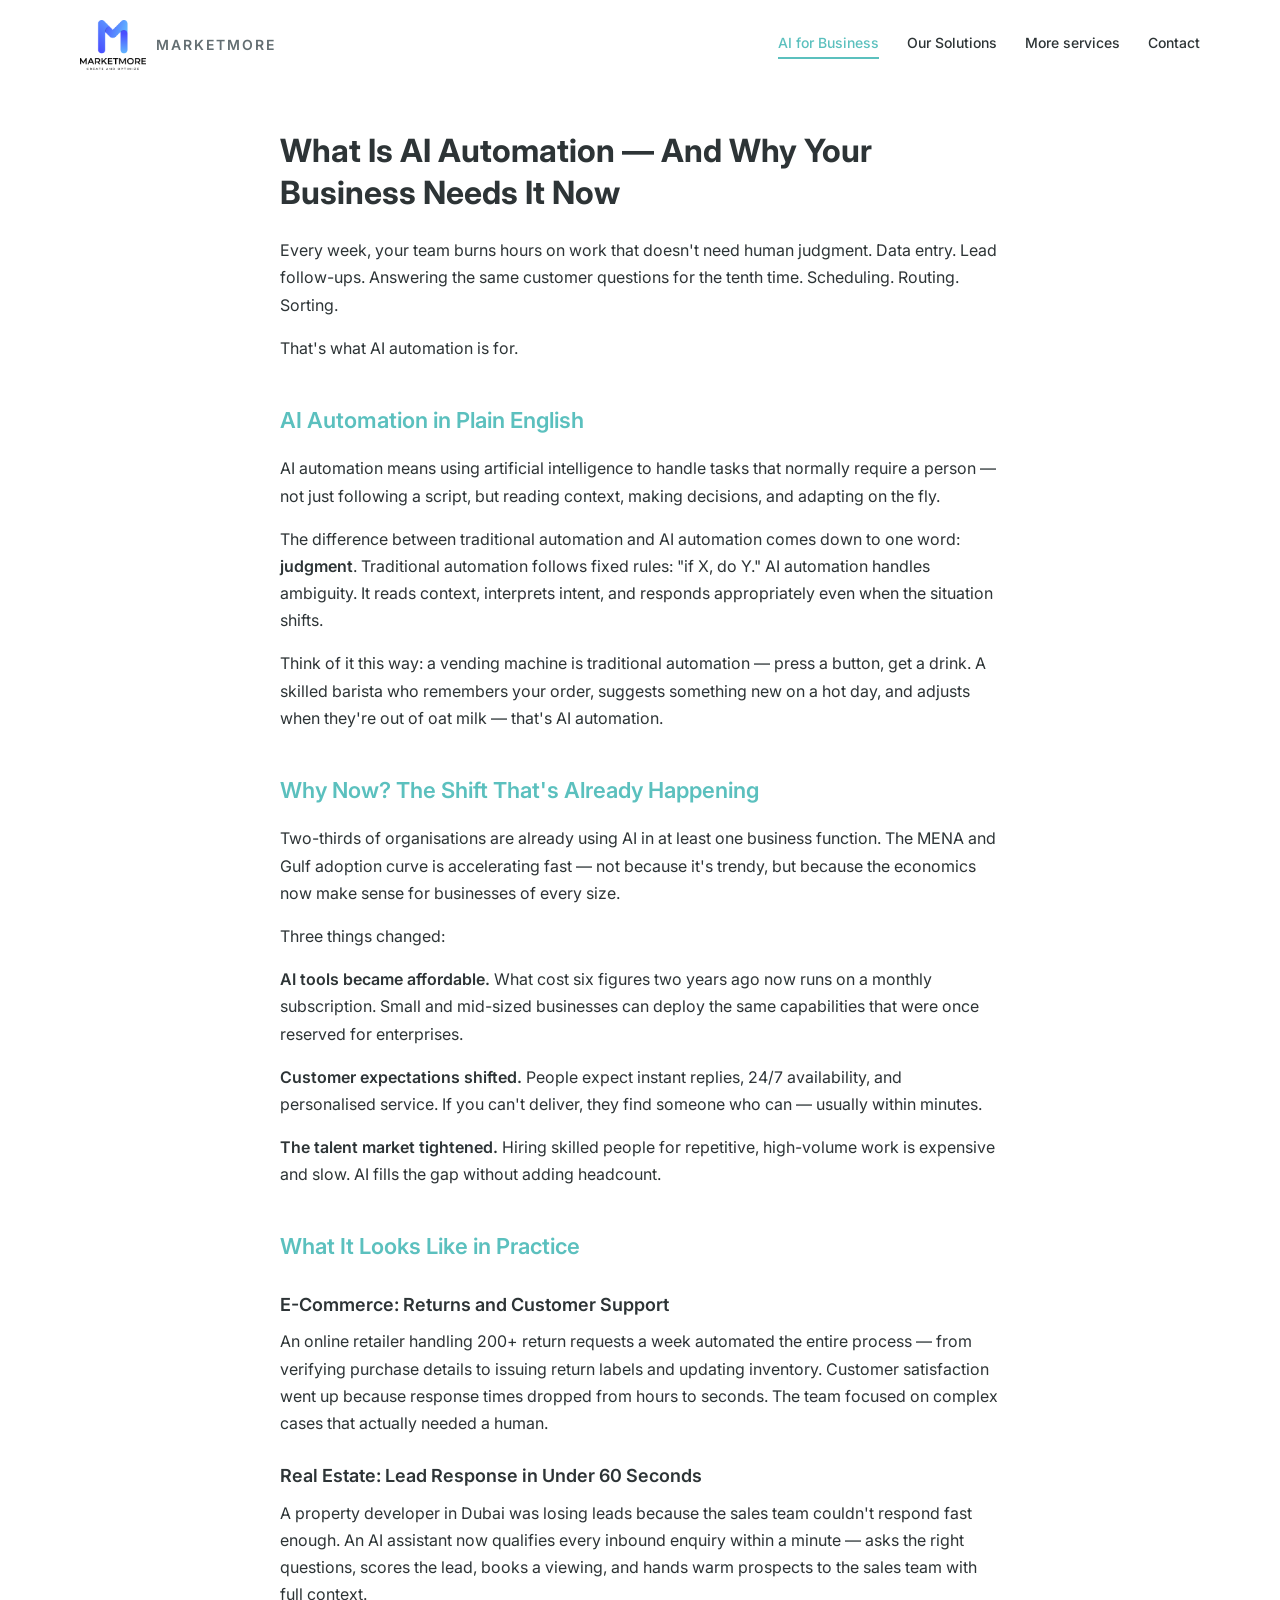
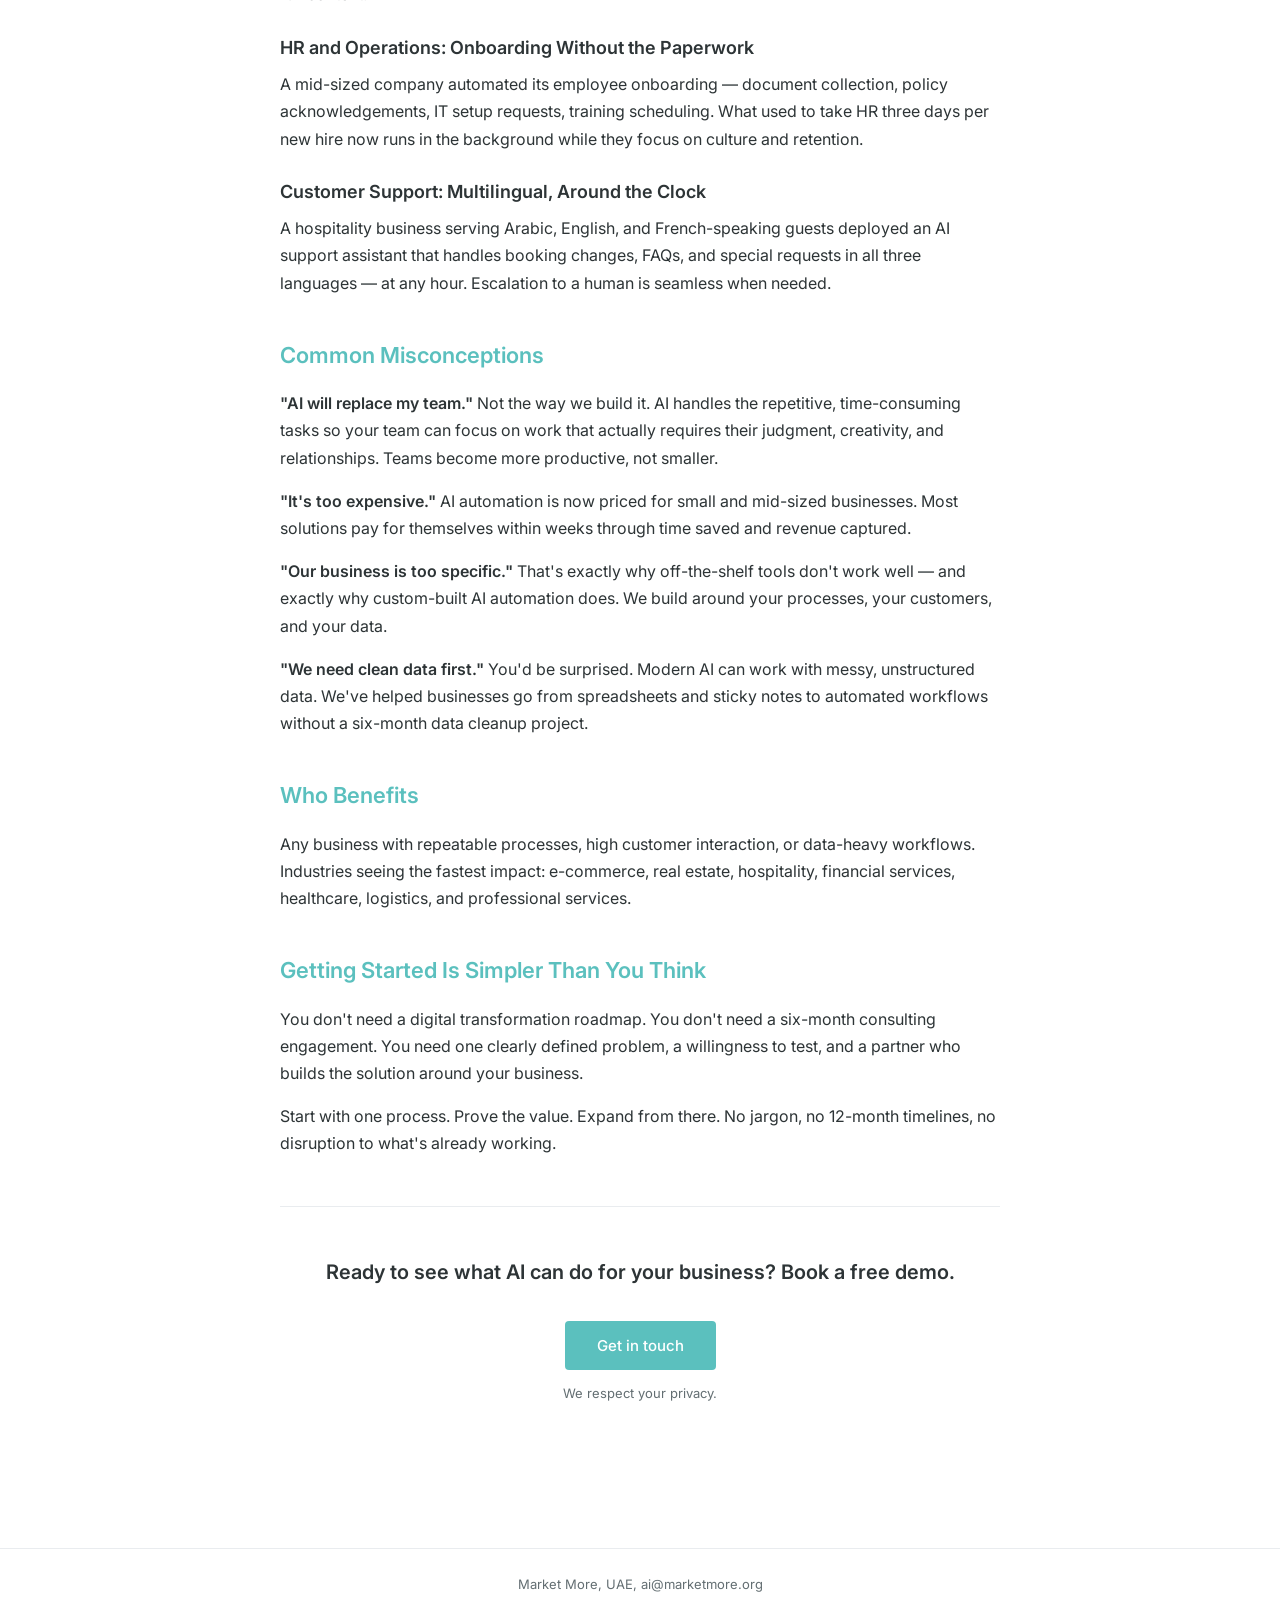
==== index.html @ 927da98e "feat(MAR-401): add SEO metadata, OG tags, Twitter Cards, JSON-LD, sitemap, robots, manifest" ====
<!DOCTYPE html>
<html lang="en">
<head>
  <meta charset="UTF-8">
  <meta name="viewport" content="width=device-width, initial-scale=1.0">
  <title>AI Chatbots &amp; Virtual Assistants | Marketmore</title>
  <meta name="description" content="Marketmore builds AI chatbots and virtual assistants that automate sales, customer support, and business workflows. Serving real estate, e-commerce, call centers, HR, and finance across the UAE.">
  <link rel="canonical" href="https://marketmore.org/">

  <!-- Open Graph -->
  <meta property="og:type" content="website">
  <meta property="og:title" content="AI Chatbots &amp; Virtual Assistants | Marketmore">
  <meta property="og:description" content="Marketmore builds AI chatbots and virtual assistants that automate sales, customer support, and business workflows. Serving real estate, e-commerce, call centers, HR, and finance across the UAE.">
  <meta property="og:url" content="https://marketmore.org/">
  <meta property="og:image" content="https://marketmore.org/images/logo.png">
  <meta property="og:site_name" content="Market More FZCO">

  <!-- Twitter Card -->
  <meta name="twitter:card" content="summary_large_image">
  <meta name="twitter:title" content="AI Chatbots &amp; Virtual Assistants | Marketmore">
  <meta name="twitter:description" content="Marketmore builds AI chatbots and virtual assistants that automate sales, customer support, and business workflows.">
  <meta name="twitter:image" content="https://marketmore.org/images/logo.png">

  <!-- Schema.org JSON-LD -->
  <script type="application/ld+json">
  {
    "@context": "https://schema.org",
    "@graph": [
      {
        "@type": "Organization",
        "name": "Market More FZCO",
        "url": "https://marketmore.org",
        "logo": "https://marketmore.org/images/logo.png",
        "description": "Market More FZCO builds AI chatbots, automation, and business consulting solutions for companies across the UAE, MENA, and Europe.",
        "contactPoint": {
          "@type": "ContactPoint",
          "email": "ai@marketmore.org",
          "contactType": "customer service",
          "areaServed": ["AE", "SA", "MENA", "EU"]
        }
      },
      {
        "@type": "WebSite",
        "name": "Market More FZCO",
        "url": "https://marketmore.org"
      }
    ]
  }
  </script>

  <!-- Favicon & Manifest -->
  <link rel="icon" type="image/png" href="images/logo.png">
  <link rel="manifest" href="site.webmanifest">

  <link rel="preconnect" href="https://fonts.googleapis.com">
  <link href="https://fonts.googleapis.com/css2?family=Inter:wght@400;500;600;700&display=swap" rel="stylesheet">
  <link rel="stylesheet" href="style.css">
</head>
<body>

<header>
  <a href="index.html" class="logo">
    <img src="images/logo.png" alt="Marketmore.org">
    <span class="logo-text">Marketmore</span>
  </a>
  <nav>
    <a href="index.html" class="active">AI for Business</a>
    <a href="our-solutions.html">Our Solutions</a>
    <a href="more-services.html">More services</a>
    <a href="contact.html">Contact</a>
  </nav>
</header>

<main>

<h1>What Is AI Automation — And Why Your Business Needs It Now</h1>

<p>Every week, your team burns hours on work that doesn't need human judgment. Data entry. Lead follow-ups. Answering the same customer questions for the tenth time. Scheduling. Routing. Sorting.</p>

<p>That's what AI automation is for.</p>

<h2>AI Automation in Plain English</h2>

<p>AI automation means using artificial intelligence to handle tasks that normally require a person — not just following a script, but reading context, making decisions, and adapting on the fly.</p>

<p>The difference between traditional automation and AI automation comes down to one word: <strong>judgment</strong>. Traditional automation follows fixed rules: "if X, do Y." AI automation handles ambiguity. It reads context, interprets intent, and responds appropriately even when the situation shifts.</p>

<p>Think of it this way: a vending machine is traditional automation — press a button, get a drink. A skilled barista who remembers your order, suggests something new on a hot day, and adjusts when they're out of oat milk — that's AI automation.</p>

<h2>Why Now? The Shift That's Already Happening</h2>

<p>Two-thirds of organisations are already using AI in at least one business function. The MENA and Gulf adoption curve is accelerating fast — not because it's trendy, but because the economics now make sense for businesses of every size.</p>

<p>Three things changed:</p>

<p><strong>AI tools became affordable.</strong> What cost six figures two years ago now runs on a monthly subscription. Small and mid-sized businesses can deploy the same capabilities that were once reserved for enterprises.</p>

<p><strong>Customer expectations shifted.</strong> People expect instant replies, 24/7 availability, and personalised service. If you can't deliver, they find someone who can — usually within minutes.</p>

<p><strong>The talent market tightened.</strong> Hiring skilled people for repetitive, high-volume work is expensive and slow. AI fills the gap without adding headcount.</p>

<h2>What It Looks Like in Practice</h2>

<h3>E-Commerce: Returns and Customer Support</h3>
<p>An online retailer handling 200+ return requests a week automated the entire process — from verifying purchase details to issuing return labels and updating inventory. Customer satisfaction went up because response times dropped from hours to seconds. The team focused on complex cases that actually needed a human.</p>

<h3>Real Estate: Lead Response in Under 60 Seconds</h3>
<p>A property developer in Dubai was losing leads because the sales team couldn't respond fast enough. An AI assistant now qualifies every inbound enquiry within a minute — asks the right questions, scores the lead, books a viewing, and hands warm prospects to the sales team with full context.</p>

<h3>HR and Operations: Onboarding Without the Paperwork</h3>
<p>A mid-sized company automated its employee onboarding — document collection, policy acknowledgements, IT setup requests, training scheduling. What used to take HR three days per new hire now runs in the background while they focus on culture and retention.</p>

<h3>Customer Support: Multilingual, Around the Clock</h3>
<p>A hospitality business serving Arabic, English, and French-speaking guests deployed an AI support assistant that handles booking changes, FAQs, and special requests in all three languages — at any hour. Escalation to a human is seamless when needed.</p>

<h2>Common Misconceptions</h2>

<p><strong>"AI will replace my team."</strong> Not the way we build it. AI handles the repetitive, time-consuming tasks so your team can focus on work that actually requires their judgment, creativity, and relationships. Teams become more productive, not smaller.</p>

<p><strong>"It's too expensive."</strong> AI automation is now priced for small and mid-sized businesses. Most solutions pay for themselves within weeks through time saved and revenue captured.</p>

<p><strong>"Our business is too specific."</strong> That's exactly why off-the-shelf tools don't work well — and exactly why custom-built AI automation does. We build around your processes, your customers, and your data.</p>

<p><strong>"We need clean data first."</strong> You'd be surprised. Modern AI can work with messy, unstructured data. We've helped businesses go from spreadsheets and sticky notes to automated workflows without a six-month data cleanup project.</p>

<h2>Who Benefits</h2>

<p>Any business with repeatable processes, high customer interaction, or data-heavy workflows. Industries seeing the fastest impact: e-commerce, real estate, hospitality, financial services, healthcare, logistics, and professional services.</p>

<h2>Getting Started Is Simpler Than You Think</h2>

<p>You don't need a digital transformation roadmap. You don't need a six-month consulting engagement. You need one clearly defined problem, a willingness to test, and a partner who builds the solution around your business.</p>

<p>Start with one process. Prove the value. Expand from there. No jargon, no 12-month timelines, no disruption to what's already working.</p>

<div class="cta-section">
  <h2>Ready to see what AI can do for your business? Book a free demo.</h2>
  <a href="mailto:ai@marketmore.org?subject=Free%20Demo%20Request" class="email-link">Get in touch</a>
  <p class="cta-note">We respect your privacy.</p>
</div>

</main>

<footer>
  Market More, UAE, <a href="mailto:ai@marketmore.org">ai@marketmore.org</a>
</footer>

</body>
</html>
---- style.css ----
/* marketmore.org — base styles */
:root {
  --accent: #5bc0be;
  --text: #2d3436;
  --text-light: #636e72;
  --bg: #ffffff;
  --bg-light: #f8f9fa;
  --border: #e9ecef;
  --max-width: 800px;
  --font: 'Inter', -apple-system, BlinkMacSystemFont, 'Segoe UI', Roboto, sans-serif;
}

* { margin: 0; padding: 0; box-sizing: border-box; }

body {
  font-family: var(--font);
  color: var(--text);
  background: var(--bg);
  line-height: 1.7;
  font-size: 16px;
  -webkit-font-smoothing: antialiased;
}

a { color: var(--accent); text-decoration: none; }
a:hover { text-decoration: underline; }

/* Header */
header {
  display: flex;
  justify-content: space-between;
  align-items: center;
  padding: 20px 40px;
  max-width: 1200px;
  margin: 0 auto;
}

.logo {
  display: flex;
  align-items: center;
  gap: 10px;
  text-decoration: none;
}

.logo img {
  height: 50px;
  width: auto;
}

.logo-text {
  font-size: 14px;
  font-weight: 600;
  letter-spacing: 2px;
  color: var(--text-light);
  text-transform: uppercase;
}

nav {
  display: flex;
  gap: 28px;
}

nav a {
  color: var(--text);
  font-size: 14px;
  font-weight: 500;
  text-decoration: none;
  padding-bottom: 2px;
}

nav a:hover,
nav a.active {
  color: var(--accent);
  border-bottom: 2px solid var(--accent);
}

/* Main content */
main {
  max-width: var(--max-width);
  margin: 0 auto;
  padding: 40px 40px 80px;
}

h1 {
  font-size: 32px;
  font-weight: 700;
  line-height: 1.3;
  margin-bottom: 24px;
  color: var(--text);
}

h2 {
  font-size: 22px;
  font-weight: 600;
  color: var(--accent);
  margin-top: 40px;
  margin-bottom: 16px;
}

h3 {
  font-size: 18px;
  font-weight: 600;
  color: var(--text);
  margin-top: 24px;
  margin-bottom: 8px;
}

h4 {
  font-size: 16px;
  font-weight: 600;
  color: var(--accent);
  margin-bottom: 8px;
}

p {
  margin-bottom: 16px;
  color: var(--text);
}

strong {
  font-weight: 600;
  color: var(--text);
}

/* CTA section */
.cta-section {
  text-align: center;
  padding: 48px 24px;
  margin-top: 48px;
  border-top: 1px solid var(--border);
}

.cta-section h2 {
  margin-top: 0;
  font-size: 20px;
  color: var(--text);
}

.cta-section .email-link {
  display: inline-block;
  margin-top: 16px;
  padding: 12px 32px;
  background: var(--accent);
  color: #fff;
  border-radius: 4px;
  font-weight: 500;
  font-size: 15px;
  text-decoration: none;
  transition: opacity 0.2s;
}

.cta-section .email-link:hover {
  opacity: 0.9;
  text-decoration: none;
}

.cta-note {
  font-size: 13px;
  color: var(--text-light);
  margin-top: 12px;
}

/* Contact form */
.contact-intro {
  font-size: 16px;
  margin-bottom: 24px;
}

.contact-email {
  font-size: 18px;
  font-weight: 600;
  color: var(--accent);
  margin-bottom: 32px;
}

.contact-email a {
  color: var(--accent);
}

/* Solution cards */
.solution {
  margin-bottom: 48px;
  padding-bottom: 32px;
  border-bottom: 1px solid var(--border);
}

.solution:last-of-type {
  border-bottom: none;
}

.solution .tagline {
  font-style: italic;
  color: var(--text-light);
  margin-bottom: 16px;
}

.solution ul {
  list-style: none;
  padding: 0;
  margin-bottom: 16px;
}

.solution ul li {
  padding: 4px 0;
  padding-left: 20px;
  position: relative;
}

.solution ul li::before {
  content: "→";
  position: absolute;
  left: 0;
  color: var(--accent);
}

/* Service blocks */
.service {
  margin-bottom: 40px;
}

.service h2 {
  font-size: 20px;
}

.service .good-for {
  font-size: 14px;
  color: var(--text-light);
  margin-top: 8px;
}

.service .good-for strong {
  color: var(--text-light);
}

/* Footer */
footer {
  text-align: center;
  padding: 24px 40px;
  font-size: 13px;
  color: var(--text-light);
  border-top: 1px solid var(--border);
}

footer a {
  color: var(--text-light);
}

/* Mobile */
@media (max-width: 768px) {
  header {
    flex-direction: column;
    gap: 16px;
    padding: 16px 20px;
  }

  nav {
    gap: 16px;
    flex-wrap: wrap;
    justify-content: center;
  }

  main {
    padding: 24px 20px 60px;
  }

  h1 { font-size: 26px; }
  h2 { font-size: 20px; }
}
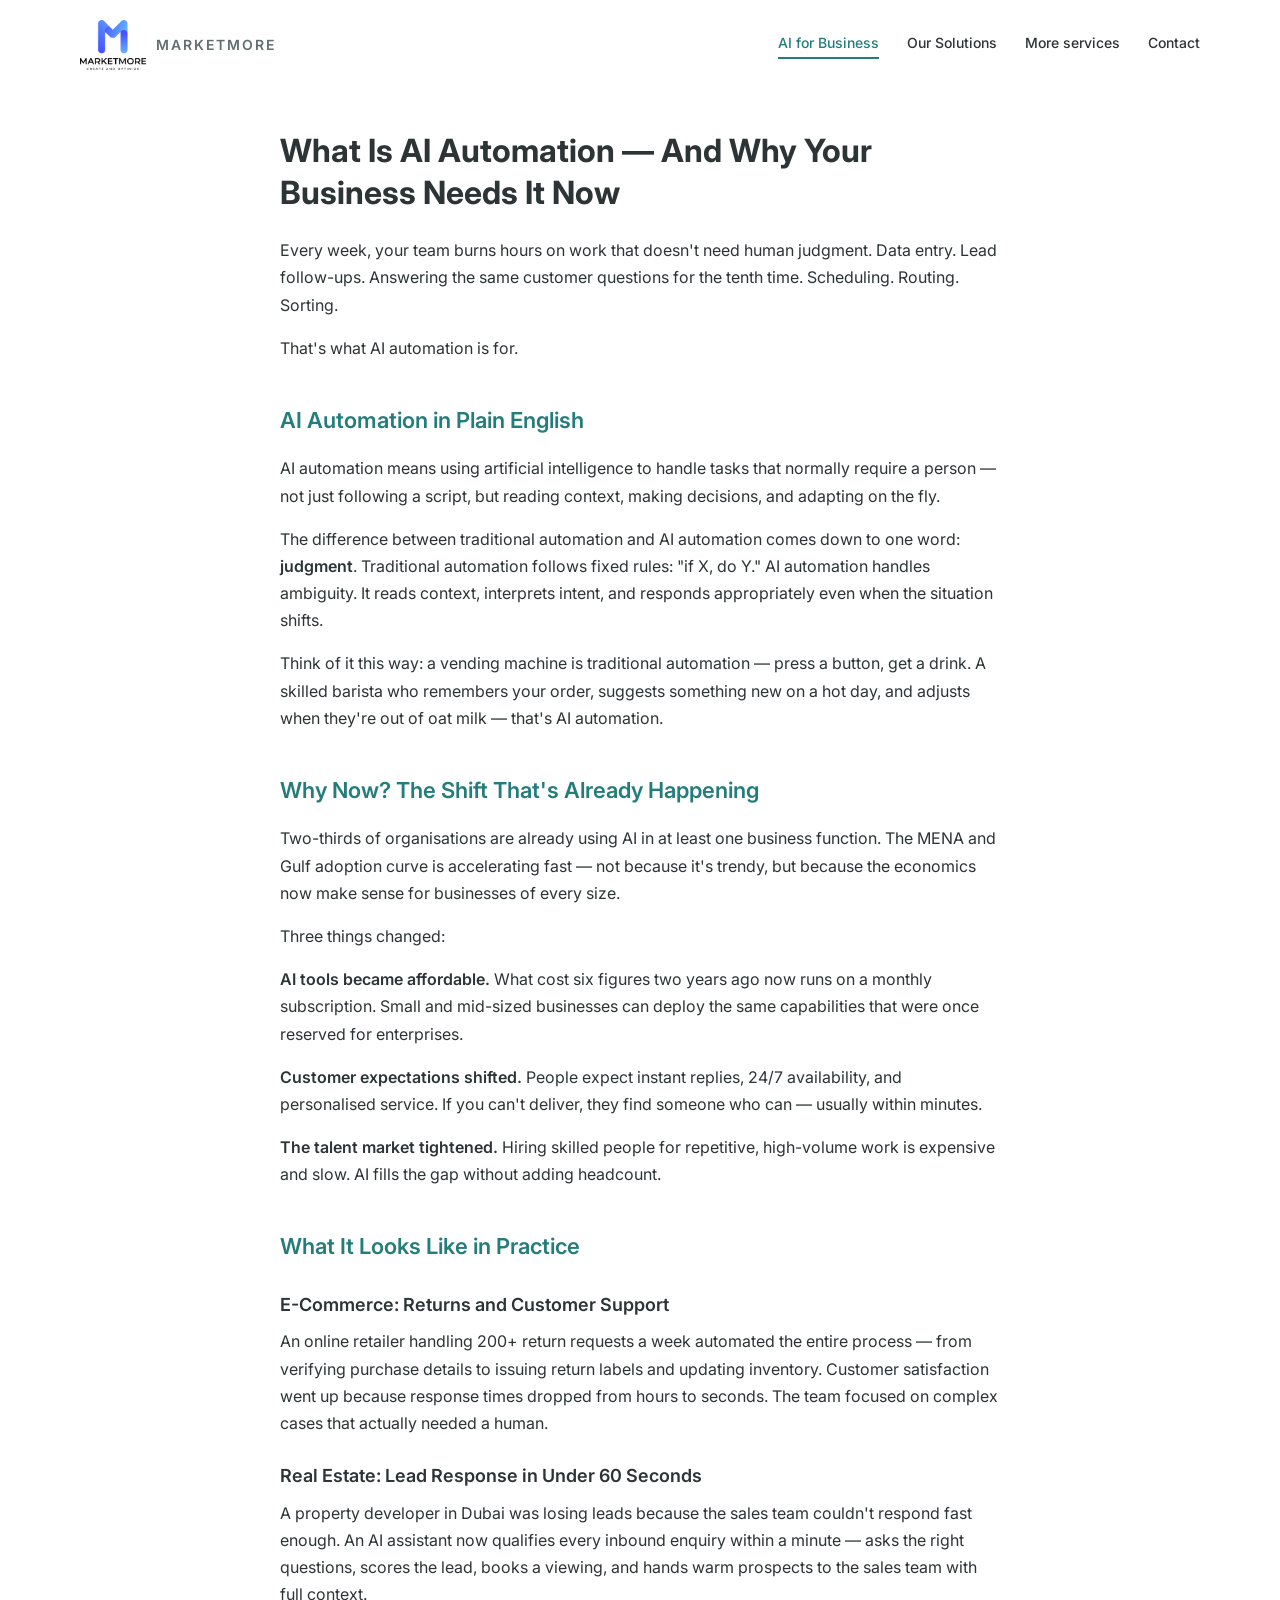
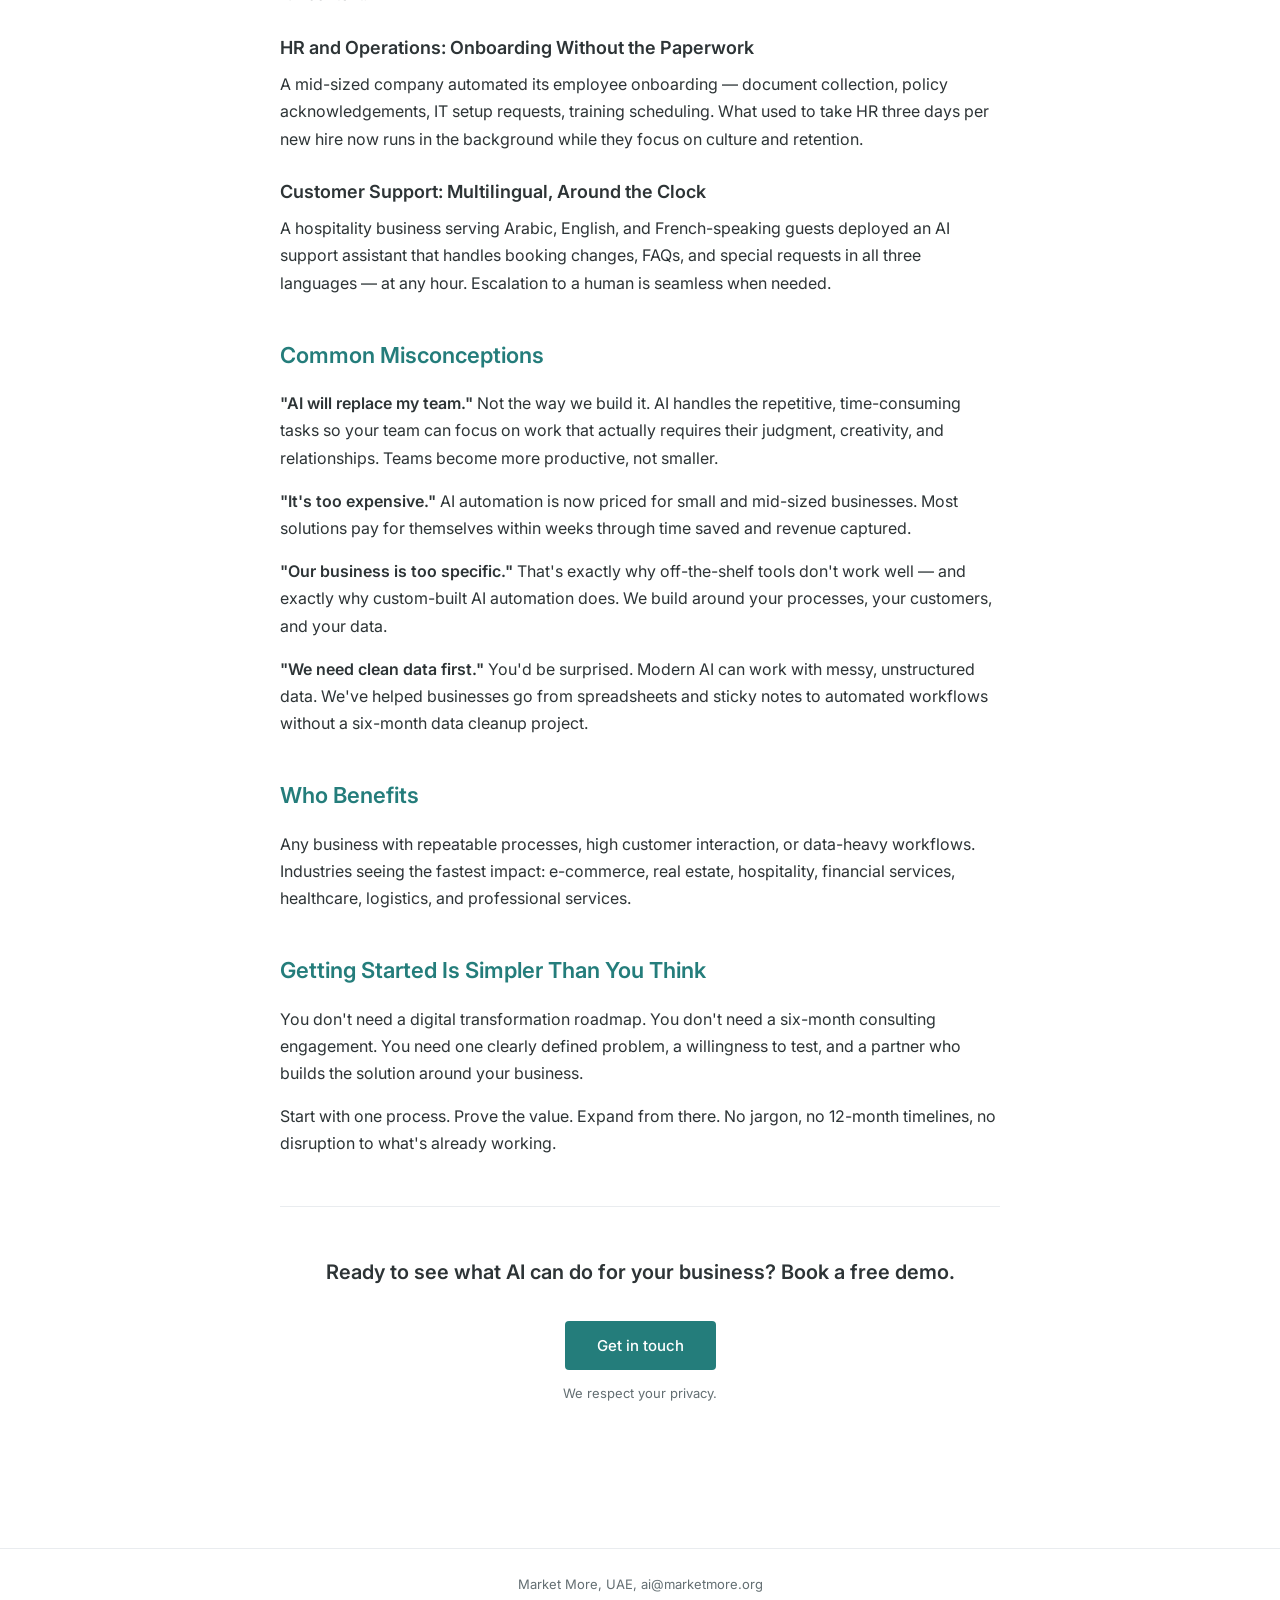
==== commit 9d1b208b: "feat(MAR-402): accessibility — skip nav, contrast fix, focus states, alt text" ====
--- a/index.html
+++ b/index.html
@@ -58,9 +58,11 @@
 </head>
 <body>
 
+<a href="#main-content" class="skip-link">Skip to main content</a>
+
 <header>
   <a href="index.html" class="logo">
-    <img src="images/logo.png" alt="Marketmore.org">
+    <img src="images/logo.png" alt="Marketmore logo — AI automation company">
     <span class="logo-text">Marketmore</span>
   </a>
   <nav>
@@ -71,7 +73,7 @@
   </nav>
 </header>
 
-<main>
+<main id="main-content">
 
 <h1>What Is AI Automation — And Why Your Business Needs It Now</h1>
 
--- a/style.css
+++ b/style.css
@@ -1,6 +1,6 @@
 /* marketmore.org — base styles */
 :root {
-  --accent: #5bc0be;
+  --accent: #247d7b;
   --text: #2d3436;
   --text-light: #636e72;
   --bg: #ffffff;
@@ -23,6 +23,30 @@
 
 a { color: var(--accent); text-decoration: none; }
 a:hover { text-decoration: underline; }
+a:focus-visible {
+  outline: 2px solid var(--accent);
+  outline-offset: 2px;
+  border-radius: 2px;
+}
+
+/* Skip navigation link */
+.skip-link {
+  position: absolute;
+  top: -100%;
+  left: 16px;
+  z-index: 1000;
+  padding: 8px 16px;
+  background: var(--text);
+  color: #fff;
+  font-size: 14px;
+  font-weight: 500;
+  border-radius: 4px;
+  text-decoration: none;
+}
+
+.skip-link:focus {
+  top: 8px;
+}
 
 /* Header */
 header {
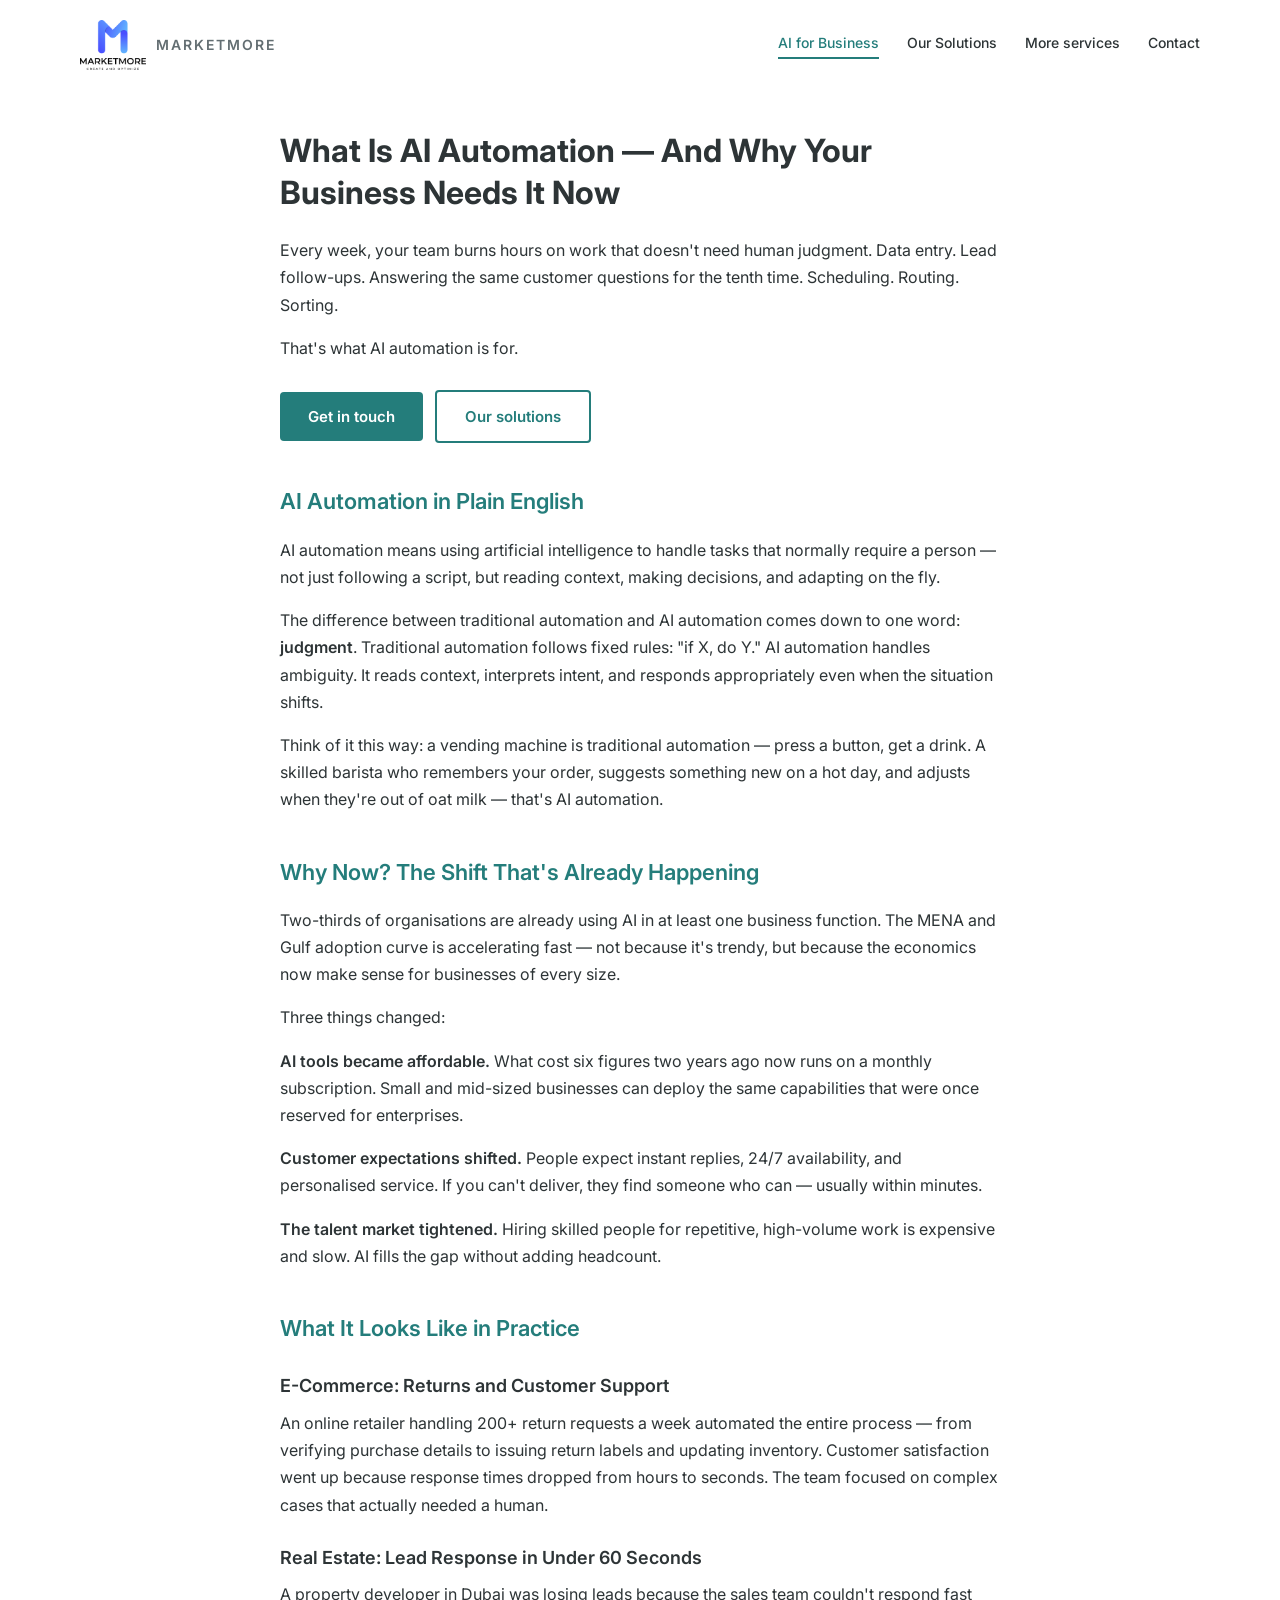
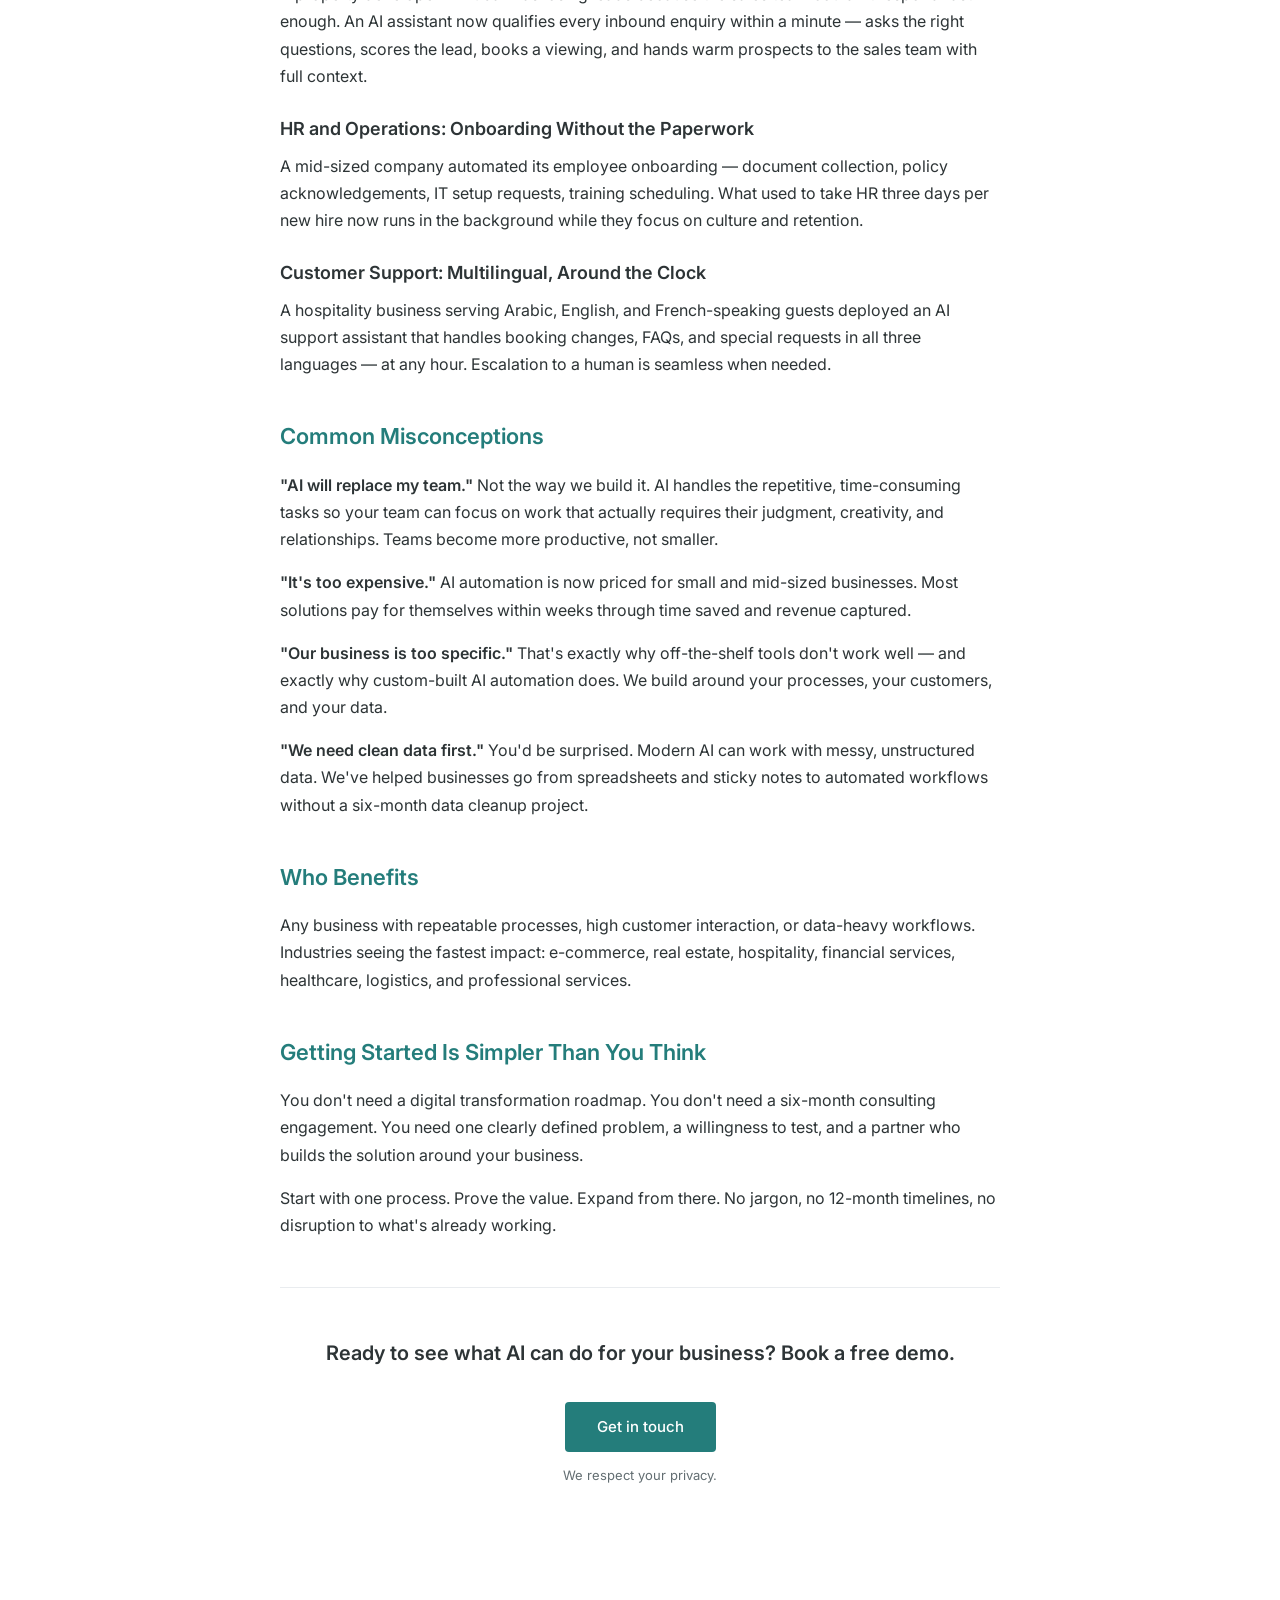
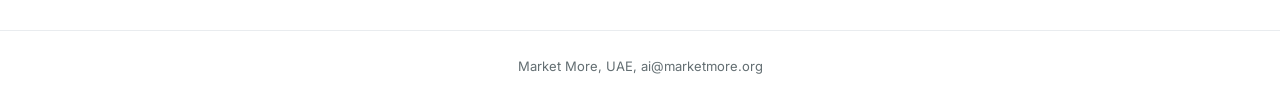
==== commit e791f476: "feat(MAR-400): hero CTAs, mobile responsive, overflow fix" ====
--- a/index.html
+++ b/index.html
@@ -81,6 +81,11 @@
 
 <p>That's what AI automation is for.</p>
 
+<div class="hero-cta">
+  <a href="contact.html" class="btn-primary">Get in touch</a>
+  <a href="our-solutions.html" class="btn-secondary">Our solutions</a>
+</div>
+
 <h2>AI Automation in Plain English</h2>
 
 <p>AI automation means using artificial intelligence to handle tasks that normally require a person — not just following a script, but reading context, making decisions, and adapting on the fly.</p>
--- a/style.css
+++ b/style.css
@@ -183,6 +183,66 @@
   margin-top: 12px;
 }
 
+/* Hero CTA — above the fold */
+.hero-cta {
+  display: flex;
+  gap: 12px;
+  margin: 28px 0 36px;
+  flex-wrap: wrap;
+  align-items: center;
+}
+
+.hero-cta .btn-primary {
+  display: inline-block;
+  padding: 12px 28px;
+  background: var(--accent);
+  color: #fff;
+  border-radius: 4px;
+  font-weight: 600;
+  font-size: 15px;
+  text-decoration: none;
+  transition: opacity 0.2s;
+}
+
+.hero-cta .btn-primary:hover {
+  opacity: 0.9;
+  text-decoration: none;
+}
+
+.hero-cta .btn-secondary {
+  display: inline-block;
+  padding: 12px 28px;
+  border: 2px solid var(--accent);
+  color: var(--accent);
+  border-radius: 4px;
+  font-weight: 600;
+  font-size: 15px;
+  text-decoration: none;
+  transition: background 0.2s, color 0.2s;
+}
+
+.hero-cta .btn-secondary:hover {
+  background: var(--accent);
+  color: #fff;
+  text-decoration: none;
+}
+
+.hero-cta .btn-primary:focus-visible,
+.hero-cta .btn-secondary:focus-visible {
+  outline: 2px solid var(--accent);
+  outline-offset: 2px;
+}
+
+/* Prevent horizontal overflow */
+html {
+  overflow-x: hidden;
+}
+
+img {
+  max-width: 100%;
+  height: auto;
+}
+
 /* Contact form */
 .contact-intro {
   font-size: 16px;
@@ -288,4 +348,14 @@
 
   h1 { font-size: 26px; }
   h2 { font-size: 20px; }
-}
+
+  .hero-cta {
+    flex-direction: column;
+    align-items: stretch;
+  }
+
+  .hero-cta .btn-primary,
+  .hero-cta .btn-secondary {
+    text-align: center;
+  }
+}
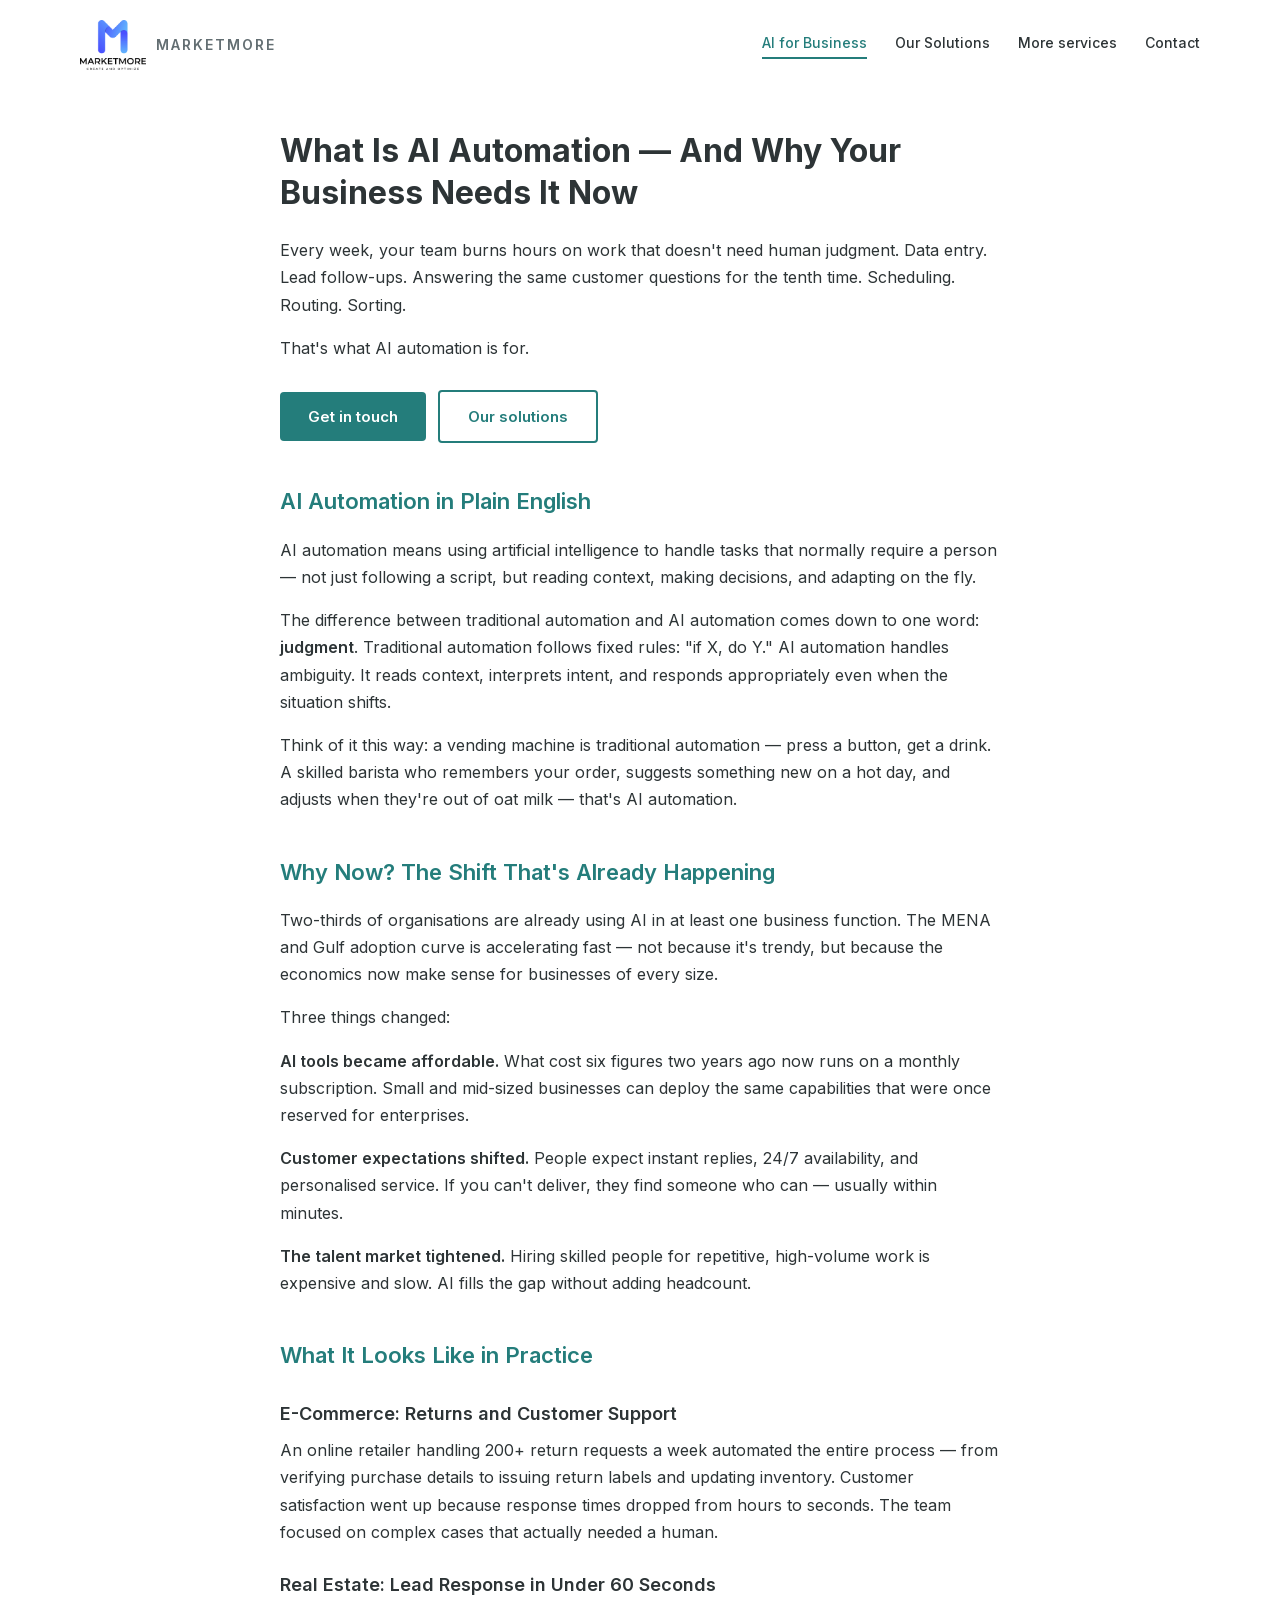
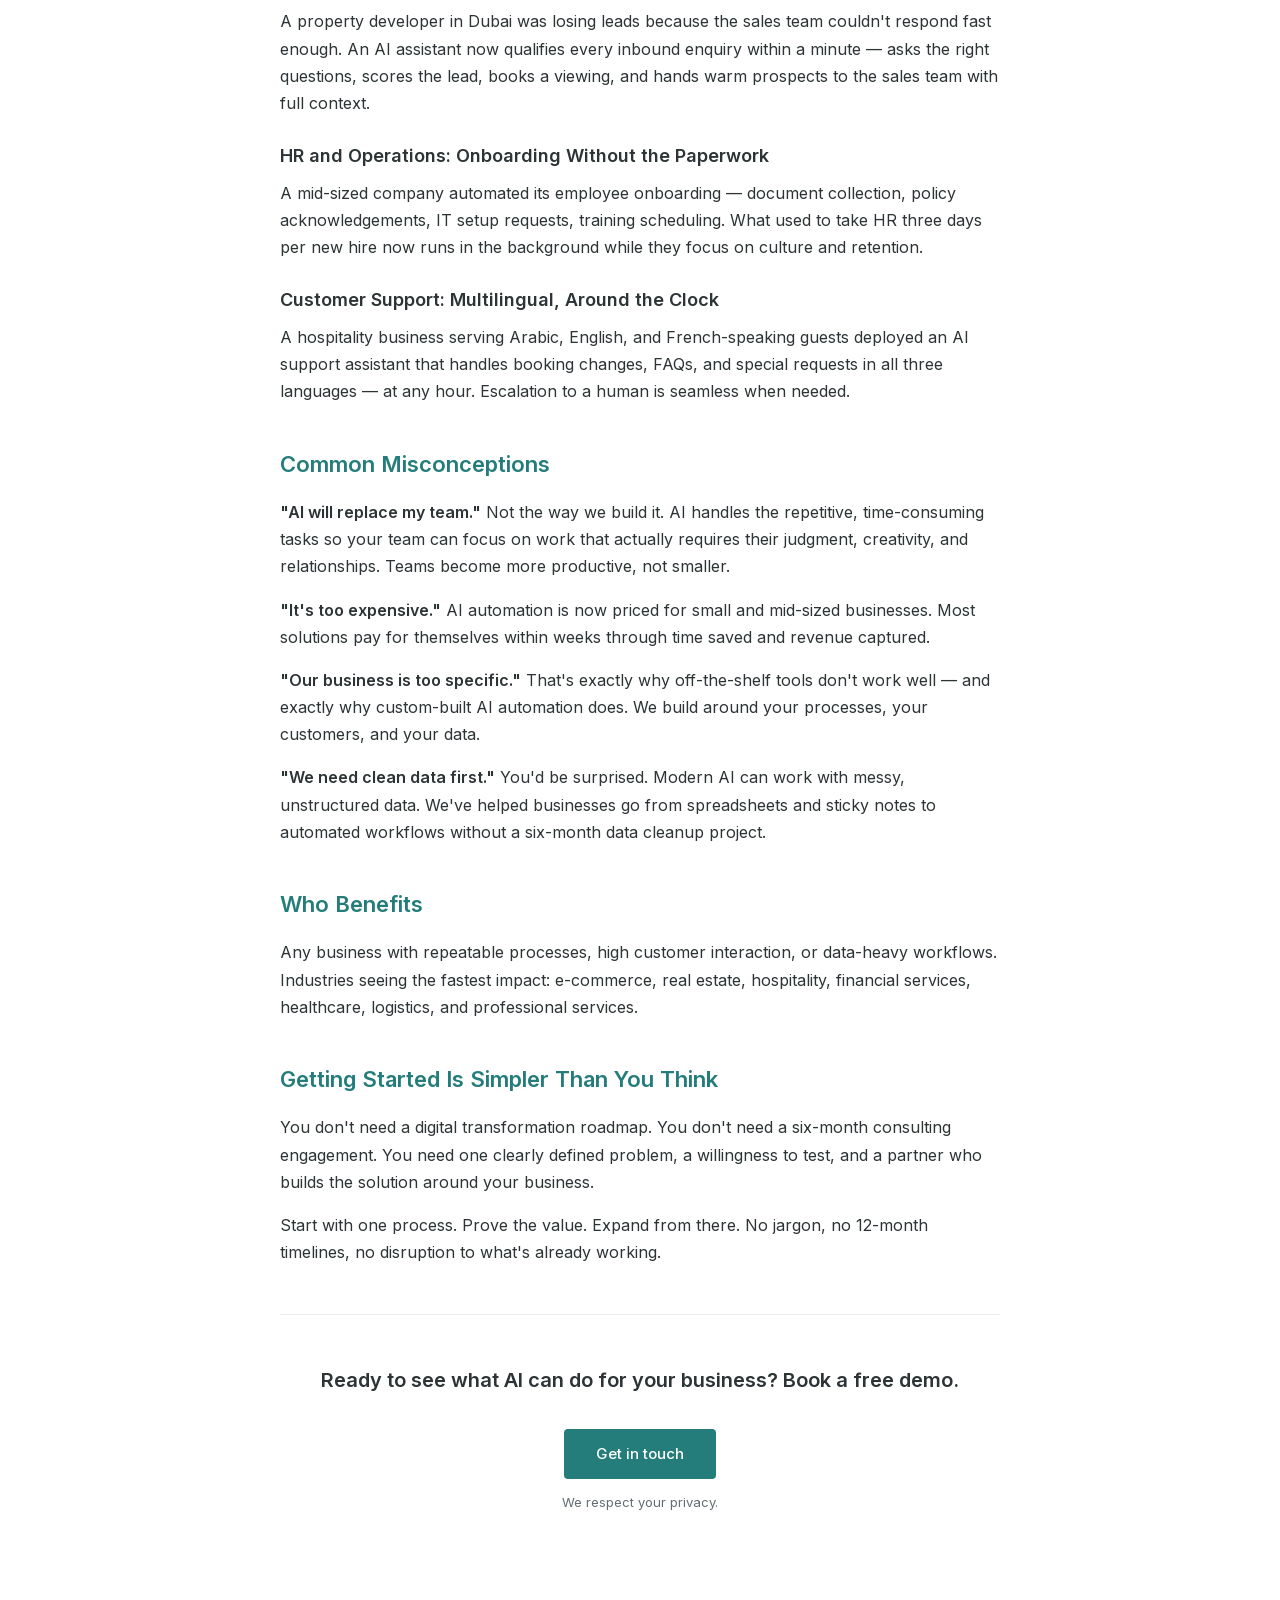
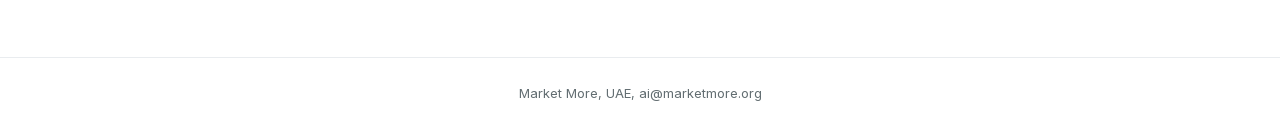
==== commit 7fb3cb39: "fix(review): quick wins — skip-link focus, 404, self-host fonts, aria-current, img dims, a11y fixes" ====
--- a/index.html
+++ b/index.html
@@ -52,8 +52,7 @@
   <link rel="icon" type="image/png" href="images/logo.png">
   <link rel="manifest" href="site.webmanifest">
 
-  <link rel="preconnect" href="https://fonts.googleapis.com">
-  <link href="https://fonts.googleapis.com/css2?family=Inter:wght@400;500;600;700&display=swap" rel="stylesheet">
+  <link rel="preload" href="fonts/inter-latin.woff2" as="font" type="font/woff2" crossorigin>
   <link rel="stylesheet" href="style.css">
 </head>
 <body>
@@ -62,18 +61,18 @@
 
 <header>
   <a href="index.html" class="logo">
-    <img src="images/logo.png" alt="Marketmore logo — AI automation company">
+    <img src="images/logo.webp" alt="Marketmore logo — AI automation company" width="180" height="135">
     <span class="logo-text">Marketmore</span>
   </a>
   <nav>
-    <a href="index.html" class="active">AI for Business</a>
+    <a href="index.html" class="active" aria-current="page">AI for Business</a>
     <a href="our-solutions.html">Our Solutions</a>
     <a href="more-services.html">More services</a>
     <a href="contact.html">Contact</a>
   </nav>
 </header>
 
-<main id="main-content">
+<main id="main-content" tabindex="-1">
 
 <h1>What Is AI Automation — And Why Your Business Needs It Now</h1>
 
--- a/style.css
+++ b/style.css
@@ -10,6 +10,15 @@
   --font: 'Inter', -apple-system, BlinkMacSystemFont, 'Segoe UI', Roboto, sans-serif;
 }
 
+/* Self-hosted Inter font (variable, weights 400-700) */
+@font-face {
+  font-family: 'Inter';
+  font-style: normal;
+  font-weight: 400 700;
+  font-display: swap;
+  src: url('fonts/inter-latin.woff2') format('woff2');
+}
+
 * { margin: 0; padding: 0; box-sizing: border-box; }
 
 body {
@@ -27,6 +36,17 @@
   outline: 2px solid var(--accent);
   outline-offset: 2px;
   border-radius: 2px;
+}
+
+/* Focus fallback for older browsers */
+a:focus {
+  outline: 1px solid var(--accent);
+  outline-offset: 2px;
+}
+
+/* Skip link focus bug fix */
+#main-content:focus {
+  outline: none;
 }
 
 /* Skip navigation link */
@@ -233,10 +253,7 @@
   outline-offset: 2px;
 }
 
-/* Prevent horizontal overflow */
-html {
-  overflow-x: hidden;
-}
+
 
 img {
   max-width: 100%;
